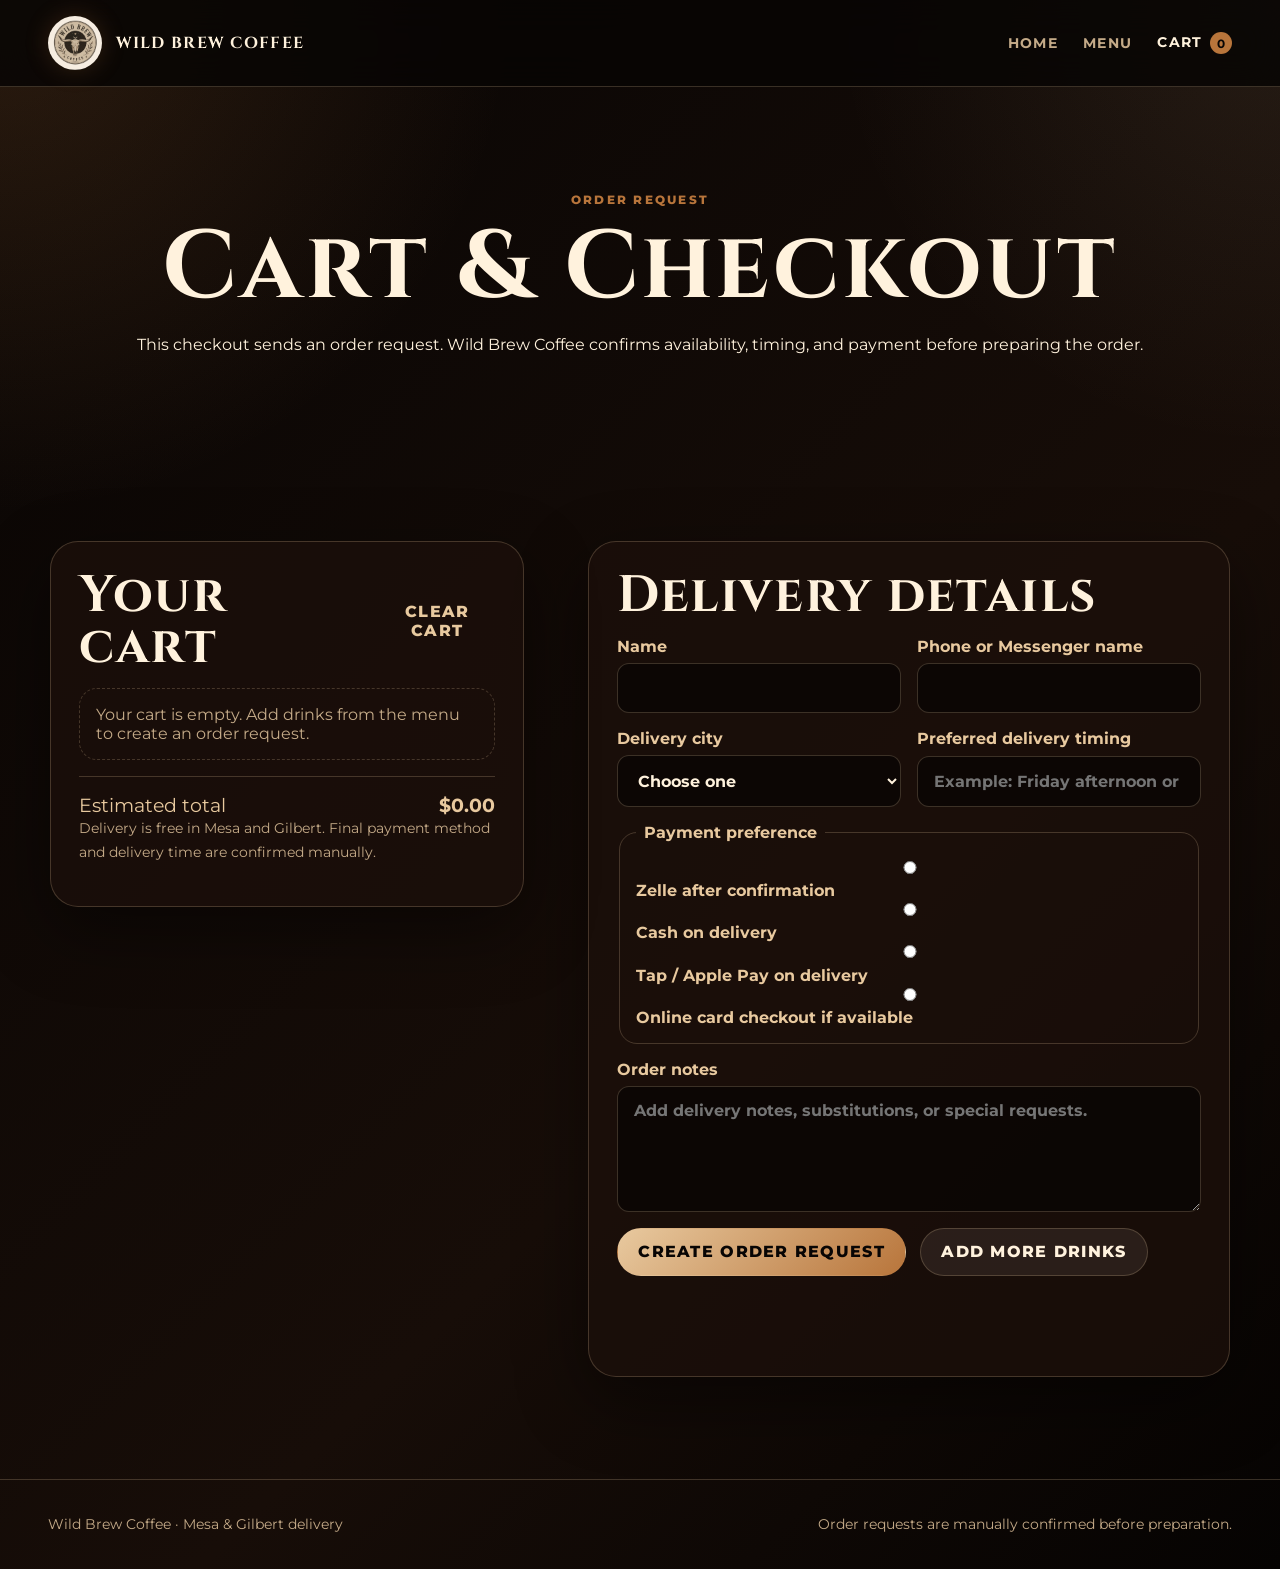
==== cart.html @ 85627e35 "Built the initial Wild Brew Coffee static ordering website" ====
<!DOCTYPE html>
<html lang="en">
<head>
  <meta charset="UTF-8">
  <meta name="viewport" content="width=device-width, initial-scale=1.0">
  <title>Cart & Checkout | Wild Brew Coffee</title>
  <meta name="description" content="Review your Wild Brew Coffee cart and send an order request for Mesa or Gilbert delivery.">
  <link rel="preconnect" href="https://fonts.googleapis.com">
  <link rel="preconnect" href="https://fonts.gstatic.com" crossorigin>
  <link href="https://fonts.googleapis.com/css2?family=Cinzel:wght@500;600;700&family=Montserrat:wght@400;500;600;700&display=swap" rel="stylesheet">
  <link rel="stylesheet" href="css/base.css">
  <link rel="stylesheet" href="css/layout.css">
  <link rel="stylesheet" href="css/components.css">
  <link rel="stylesheet" href="css/pages.css">
  <link rel="stylesheet" href="css/cart.css">
</head>
<body data-page="cart">
  <header class="site-header">
    <a class="brand-link" href="index.html" aria-label="Wild Brew Coffee home">
      <img class="brand-logo" src="assets/logos/wild-brew-coffee-logo.png" alt="Wild Brew Coffee logo">
      <span class="brand-name">Wild Brew Coffee</span>
    </a>

    <nav class="primary-nav" aria-label="Primary navigation">
      <a href="index.html">Home</a>
      <a href="menu.html">Menu</a>
      <a href="cart.html" aria-current="page">Cart <span class="cart-count" data-cart-count>0</span></a>
    </nav>
  </header>

  <main>
    <section class="page-hero compact-hero">
      <p class="eyebrow">Order request</p>
      <h1>Cart &amp; Checkout</h1>
      <p>This checkout sends an order request. Wild Brew Coffee confirms availability, timing, and payment before preparing the order.</p>
    </section>

    <section class="section checkout-layout">
      <div class="cart-panel">
        <div class="panel-heading">
          <h2>Your cart</h2>
          <button class="text-button" type="button" data-clear-cart>Clear cart</button>
        </div>
        <div data-cart-items></div>
        <div class="cart-total-row">
          <span>Estimated total</span>
          <strong data-cart-total>$0.00</strong>
        </div>
        <p class="fine-print">Delivery is free in Mesa and Gilbert. Final payment method and delivery time are confirmed manually.</p>
      </div>

      <form class="checkout-form" data-order-form>
        <h2>Delivery details</h2>

        <div class="form-grid">
          <label>
            Name
            <input type="text" name="customerName" autocomplete="name" required>
          </label>

          <label>
            Phone or Messenger name
            <input type="text" name="contactMethod" autocomplete="tel" required>
          </label>

          <label>
            Delivery city
            <select name="deliveryCity" required>
              <option value="">Choose one</option>
              <option value="Mesa">Mesa</option>
              <option value="Gilbert">Gilbert</option>
            </select>
          </label>

          <label>
            Preferred delivery timing
            <input type="text" name="deliveryTiming" placeholder="Example: Friday afternoon or confirm with me" required>
          </label>
        </div>

        <fieldset>
          <legend>Payment preference</legend>
          <label class="radio-row">
            <input type="radio" name="paymentPreference" value="Zelle after confirmation" required>
            Zelle after confirmation
          </label>
          <label class="radio-row">
            <input type="radio" name="paymentPreference" value="Cash on delivery">
            Cash on delivery
          </label>
          <label class="radio-row">
            <input type="radio" name="paymentPreference" value="Tap / Apple Pay on delivery">
            Tap / Apple Pay on delivery
          </label>
          <label class="radio-row">
            <input type="radio" name="paymentPreference" value="Online card checkout if available">
            Online card checkout if available
          </label>
        </fieldset>

        <label>
          Order notes
          <textarea name="orderNotes" rows="5" placeholder="Add delivery notes, substitutions, or special requests."></textarea>
        </label>

        <div class="form-actions">
          <button class="button button-primary" type="submit">Create order request</button>
          <a class="button button-secondary" href="menu.html">Add more drinks</a>
        </div>

        <div class="order-output" data-order-output hidden>
          <h3>Order request ready</h3>
          <p>Copy this summary and send it through Wild Brew Coffee's Facebook Messenger or Instagram DM.</p>
          <textarea data-order-summary rows="12" readonly></textarea>
          <div class="form-actions">
            <button class="button button-primary" type="button" data-copy-order>Copy order summary</button>
            <a class="button button-secondary" href="https://www.facebook.com/profile.php?id=61589585804811" target="_blank" rel="noopener">Open Facebook</a>
            <a class="button button-secondary" href="https://www.instagram.com/wildbrewcoffe" target="_blank" rel="noopener">Open Instagram</a>
            <a class="button button-ghost" href="success.html">Continue</a>
          </div>
        </div>

        <p class="form-message" data-form-message role="status" aria-live="polite"></p>
      </form>
    </section>
  </main>

  <footer class="site-footer">
    <p>Wild Brew Coffee · Mesa &amp; Gilbert delivery</p>
    <p>Order requests are manually confirmed before preparation.</p>
  </footer>

  <script src="js/logger.js"></script>
  <script src="js/menu-data.js"></script>
  <script src="js/cart-store.js"></script>
  <script src="js/cart-render.js"></script>
  <script src="js/order-form.js"></script>
  <script src="js/app.js"></script>
</body>
</html>
---- css/base.css ----
:root {
  --color-black: #080504;
  --color-deep-brown: #170d08;
  --color-brown: #5b351f;
  --color-caramel: #b8753b;
  --color-tan: #e8c99f;
  --color-cream: #fff2dd;
  --color-muted: #c4aa88;
  --color-border: rgba(232, 201, 159, 0.22);
  --color-panel: rgba(27, 15, 10, 0.82);
  --shadow-soft: 0 24px 70px rgba(0, 0, 0, 0.45);
  --font-display: "Cinzel", Georgia, serif;
  --font-body: "Montserrat", Arial, sans-serif;
  --max-width: 1180px;
  --radius-large: 28px;
  --radius-medium: 18px;
  --radius-small: 12px;
}

* {
  box-sizing: border-box;
}

html {
  background: var(--color-black);
  color: var(--color-cream);
  font-family: var(--font-body);
  scroll-behavior: smooth;
}

body {
  min-height: 100vh;
  margin: 0;
  background:
    radial-gradient(circle at top left, rgba(184, 117, 59, 0.2), transparent 32rem),
    radial-gradient(circle at top right, rgba(232, 201, 159, 0.09), transparent 28rem),
    linear-gradient(135deg, var(--color-black), var(--color-deep-brown) 62%, #050302);
  color: var(--color-cream);
}

body::before {
  position: fixed;
  inset: 0;
  z-index: -1;
  pointer-events: none;
  content: "";
  background-image:
    linear-gradient(rgba(255, 242, 221, 0.025) 1px, transparent 1px),
    linear-gradient(90deg, rgba(255, 242, 221, 0.025) 1px, transparent 1px);
  background-size: 42px 42px;
  mask-image: linear-gradient(to bottom, black, transparent 85%);
}

img {
  display: block;
  max-width: 100%;
}

a {
  color: inherit;
}

button,
input,
select,
textarea {
  font: inherit;
}

button {
  cursor: pointer;
}

h1,
h2,
h3,
p {
  margin-top: 0;
}

h1,
h2,
h3 {
  font-family: var(--font-display);
  letter-spacing: 0.03em;
}

h1 {
  font-size: clamp(2.8rem, 7vw, 6.8rem);
  line-height: 0.9;
  margin-bottom: 1.25rem;
}

h2 {
  font-size: clamp(2rem, 4vw, 4.1rem);
  line-height: 1;
  margin-bottom: 1rem;
}

h3 {
  font-size: 1.2rem;
  line-height: 1.2;
  margin-bottom: 0.6rem;
}

p {
  line-height: 1.7;
}

ul {
  margin: 0;
  padding-left: 1.2rem;
}

li {
  margin-bottom: 0.55rem;
}

input,
select,
textarea {
  width: 100%;
  border: 1px solid var(--color-border);
  border-radius: var(--radius-small);
  padding: 0.9rem 1rem;
  background: rgba(8, 5, 4, 0.72);
  color: var(--color-cream);
}

input:focus,
select:focus,
textarea:focus,
button:focus-visible,
a:focus-visible {
  outline: 2px solid var(--color-tan);
  outline-offset: 3px;
}

textarea {
  resize: vertical;
}

fieldset {
  border: 1px solid var(--color-border);
  border-radius: var(--radius-medium);
  padding: 1rem;
}

legend {
  padding: 0 0.5rem;
  color: var(--color-tan);
  font-weight: 700;
}

.visually-hidden {
  position: absolute;
  width: 1px;
  height: 1px;
  overflow: hidden;
  clip: rect(0 0 0 0);
  white-space: nowrap;
}
---- css/layout.css ----
.site-header {
  position: sticky;
  top: 0;
  z-index: 20;
  display: flex;
  align-items: center;
  justify-content: space-between;
  gap: 1.5rem;
  padding: 1rem clamp(1rem, 4vw, 3rem);
  border-bottom: 1px solid var(--color-border);
  background: rgba(8, 5, 4, 0.84);
  backdrop-filter: blur(18px);
}

.brand-link {
  display: inline-flex;
  align-items: center;
  gap: 0.85rem;
  text-decoration: none;
}

.brand-logo {
  width: 54px;
  height: 54px;
  object-fit: contain;
  border-radius: 50%;
  box-shadow: 0 0 24px rgba(184, 117, 59, 0.22);
}

.brand-name {
  font-family: var(--font-display);
  font-weight: 700;
  letter-spacing: 0.08em;
  text-transform: uppercase;
}

.primary-nav {
  display: flex;
  align-items: center;
  justify-content: flex-end;
  gap: clamp(0.8rem, 2.2vw, 1.6rem);
  font-size: 0.9rem;
  font-weight: 700;
  letter-spacing: 0.08em;
  text-transform: uppercase;
}

.primary-nav a {
  position: relative;
  text-decoration: none;
  color: var(--color-muted);
}

.primary-nav a:hover,
.primary-nav a[aria-current="page"] {
  color: var(--color-cream);
}

.cart-count {
  display: inline-flex;
  align-items: center;
  justify-content: center;
  min-width: 1.35rem;
  min-height: 1.35rem;
  margin-left: 0.2rem;
  border-radius: 999px;
  background: var(--color-caramel);
  color: var(--color-black);
  font-size: 0.75rem;
}

main {
  width: 100%;
}

.section,
.hero-section,
.page-hero {
  width: min(var(--max-width), calc(100% - 2rem));
  margin: 0 auto;
}

.hero-section {
  display: grid;
  grid-template-columns: minmax(0, 1.02fr) minmax(320px, 0.98fr);
  align-items: center;
  gap: clamp(2rem, 5vw, 5rem);
  min-height: calc(100vh - 86px);
  padding: clamp(3rem, 6vw, 6rem) 0;
}

.section {
  padding: clamp(3.5rem, 8vw, 7rem) 0;
}

.split-section,
.feature-section,
.checkout-layout {
  display: grid;
  grid-template-columns: minmax(0, 0.85fr) minmax(0, 1.15fr);
  gap: clamp(2rem, 5vw, 4rem);
  align-items: start;
}

.page-hero {
  padding: clamp(4rem, 8vw, 7rem) 0 clamp(2rem, 5vw, 4rem);
  text-align: center;
}

.compact-hero h1 {
  font-size: clamp(3rem, 8vw, 6rem);
}

.site-footer {
  display: flex;
  align-items: center;
  justify-content: space-between;
  gap: 1rem;
  padding: 2rem clamp(1rem, 4vw, 3rem);
  border-top: 1px solid var(--color-border);
  color: var(--color-muted);
  font-size: 0.9rem;
}

.site-footer p {
  margin-bottom: 0;
}

@media (max-width: 860px) {
  .site-header,
  .site-footer {
    flex-direction: column;
    text-align: center;
  }

  .primary-nav {
    width: 100%;
    justify-content: center;
    flex-wrap: wrap;
  }

  .hero-section,
  .split-section,
  .feature-section,
  .checkout-layout {
    grid-template-columns: 1fr;
  }

  .hero-section {
    min-height: auto;
  }

  .brand-name {
    font-size: 0.9rem;
  }
}
---- css/components.css ----
.eyebrow {
  margin-bottom: 0.9rem;
  color: var(--color-caramel);
  font-size: 0.78rem;
  font-weight: 800;
  letter-spacing: 0.18em;
  text-transform: uppercase;
}

.button {
  display: inline-flex;
  align-items: center;
  justify-content: center;
  min-height: 48px;
  border: 1px solid transparent;
  border-radius: 999px;
  padding: 0.8rem 1.25rem;
  font-weight: 800;
  letter-spacing: 0.08em;
  text-decoration: none;
  text-transform: uppercase;
  transition: transform 180ms ease, border-color 180ms ease, background 180ms ease;
}

.button:hover {
  transform: translateY(-2px);
}

.button-primary {
  background: linear-gradient(135deg, var(--color-tan), var(--color-caramel));
  color: var(--color-black);
}

.button-secondary {
  border-color: var(--color-border);
  background: rgba(255, 242, 221, 0.08);
  color: var(--color-cream);
}

.button-ghost {
  border-color: transparent;
  background: transparent;
  color: var(--color-tan);
}

.text-link,
.text-button {
  border: 0;
  background: transparent;
  color: var(--color-tan);
  font-weight: 800;
  letter-spacing: 0.08em;
  text-decoration: none;
  text-transform: uppercase;
}

.text-button {
  padding: 0;
}

.hero-actions,
.form-actions {
  display: flex;
  flex-wrap: wrap;
  gap: 0.9rem;
  align-items: center;
}

.hero-text {
  max-width: 650px;
  color: var(--color-muted);
  font-size: 1.1rem;
}

.hero-card,
.feature-image,
.menu-preview-card,
.info-card,
.option-card,
.product-card,
.cart-panel,
.checkout-form,
.order-output,
.summary-section {
  border: 1px solid var(--color-border);
  border-radius: var(--radius-large);
  background: var(--color-panel);
  box-shadow: var(--shadow-soft);
}

.hero-card {
  padding: 0.75rem;
  transform: rotate(1.5deg);
}

.hero-card img,
.feature-image img,
.menu-preview-card img {
  width: 100%;
  border-radius: calc(var(--radius-large) - 0.5rem);
  object-fit: cover;
}

.feature-image img {
  aspect-ratio: 4 / 3;
}

.section-heading {
  max-width: 750px;
  margin-bottom: 2rem;
}

.steps-grid,
.menu-preview-grid,
.product-grid,
.option-columns {
  display: grid;
  gap: 1rem;
}

.steps-grid,
.menu-preview-grid,
.option-columns {
  grid-template-columns: repeat(3, minmax(0, 1fr));
}

.info-card,
.option-card,
.product-card,
.menu-preview-card {
  padding: 1.25rem;
}

.info-card p,
.option-card li,
.product-card p,
.menu-preview-card p,
.feature-copy p {
  color: var(--color-muted);
}

.step-number {
  display: inline-flex;
  margin-bottom: 1rem;
  color: var(--color-caramel);
  font-family: var(--font-display);
  font-size: 1.6rem;
}

.product-grid {
  grid-template-columns: repeat(2, minmax(0, 1fr));
}

.product-card {
  display: grid;
  gap: 1rem;
}

.product-card img {
  width: 100%;
  aspect-ratio: 5 / 3;
  border-radius: var(--radius-medium);
  object-fit: cover;
}

.product-price {
  color: var(--color-tan);
  font-size: 1.25rem;
  font-weight: 800;
}

.product-controls {
  display: grid;
  gap: 0.8rem;
}

.drink-customizer {
  display: grid;
  gap: 0.65rem;
  padding: 0.9rem;
  border: 1px solid var(--color-border);
  border-radius: var(--radius-medium);
  background: rgba(8, 5, 4, 0.42);
}

.drink-customizer h4 {
  margin: 0;
  color: var(--color-tan);
}

.addon-grid {
  display: grid;
  grid-template-columns: repeat(2, minmax(0, 1fr));
  gap: 0.5rem;
}

.checkbox-row,
.radio-row {
  display: flex;
  align-items: center;
  gap: 0.6rem;
  color: var(--color-muted);
}

.checkbox-row input,
.radio-row input {
  width: auto;
}

.fine-print {
  color: var(--color-muted);
  font-size: 0.86rem;
}

@media (max-width: 900px) {
  .steps-grid,
  .menu-preview-grid,
  .option-columns,
  .product-grid {
    grid-template-columns: 1fr;
  }

  .addon-grid {
    grid-template-columns: 1fr;
  }
}
---- css/pages.css ----
.feature-copy {
  align-self: center;
}

.menu-preview-card img {
  aspect-ratio: 4 / 3;
  margin-bottom: 1rem;
}

.callout-section {
  display: grid;
  justify-items: center;
  text-align: center;
  border: 1px solid var(--color-border);
  border-radius: var(--radius-large);
  padding: clamp(2.5rem, 7vw, 5rem);
  background:
    linear-gradient(135deg, rgba(184, 117, 59, 0.24), rgba(8, 5, 4, 0.78)),
    url("../assets/images/wild-brew-coffee-tray-offer-menu.jpeg") center / cover;
  box-shadow: var(--shadow-soft);
}

.callout-section h2 {
  max-width: 850px;
}

.options-section {
  padding-top: 1rem;
}

.success-hero {
  max-width: 900px;
}

.summary-section {
  padding: 1.5rem;
}

.saved-summary {
  overflow-x: auto;
  border: 1px solid var(--color-border);
  border-radius: var(--radius-medium);
  padding: 1rem;
  background: rgba(8, 5, 4, 0.72);
  color: var(--color-cream);
  white-space: pre-wrap;
}

.form-message {
  min-height: 1.5rem;
  margin-top: 1rem;
  color: var(--color-tan);
  font-weight: 700;
}

@media (max-width: 680px) {
  .hero-card {
    transform: none;
  }

  .callout-section {
    justify-items: start;
    text-align: left;
  }
}
---- css/cart.css ----
.checkout-layout {
  align-items: start;
}

.cart-panel,
.checkout-form {
  padding: clamp(1.1rem, 3vw, 1.75rem);
}

.cart-panel {
  position: sticky;
  top: 110px;
}

.panel-heading,
.cart-total-row,
.cart-item-actions {
  display: flex;
  align-items: center;
  justify-content: space-between;
  gap: 1rem;
}

.panel-heading {
  margin-bottom: 1rem;
}

.panel-heading h2,
.checkout-form h2 {
  margin-bottom: 0;
}

.cart-item {
  border-top: 1px solid var(--color-border);
  padding: 1rem 0;
}

.cart-item:first-child {
  border-top: 0;
}

.cart-item h3 {
  margin-bottom: 0.35rem;
}

.cart-item-detail {
  margin-bottom: 0.35rem;
  color: var(--color-muted);
  font-size: 0.9rem;
}

.cart-item-price {
  color: var(--color-tan);
  font-weight: 800;
}

.cart-total-row {
  border-top: 1px solid var(--color-border);
  margin-top: 1rem;
  padding-top: 1rem;
  color: var(--color-tan);
  font-size: 1.2rem;
}

.empty-cart {
  border: 1px dashed var(--color-border);
  border-radius: var(--radius-medium);
  padding: 1rem;
  color: var(--color-muted);
}

.checkout-form {
  display: grid;
  gap: 1rem;
}

.form-grid {
  display: grid;
  grid-template-columns: repeat(2, minmax(0, 1fr));
  gap: 1rem;
}

.checkout-form label {
  display: grid;
  gap: 0.45rem;
  color: var(--color-tan);
  font-weight: 700;
}

.order-output {
  display: grid;
  gap: 1rem;
  padding: 1rem;
}

.order-output[hidden] {
  display: none;
}

.order-output textarea {
  min-height: 260px;
  color: var(--color-cream);
}

@media (max-width: 860px) {
  .cart-panel {
    position: static;
  }

  .form-grid {
    grid-template-columns: 1fr;
  }
}
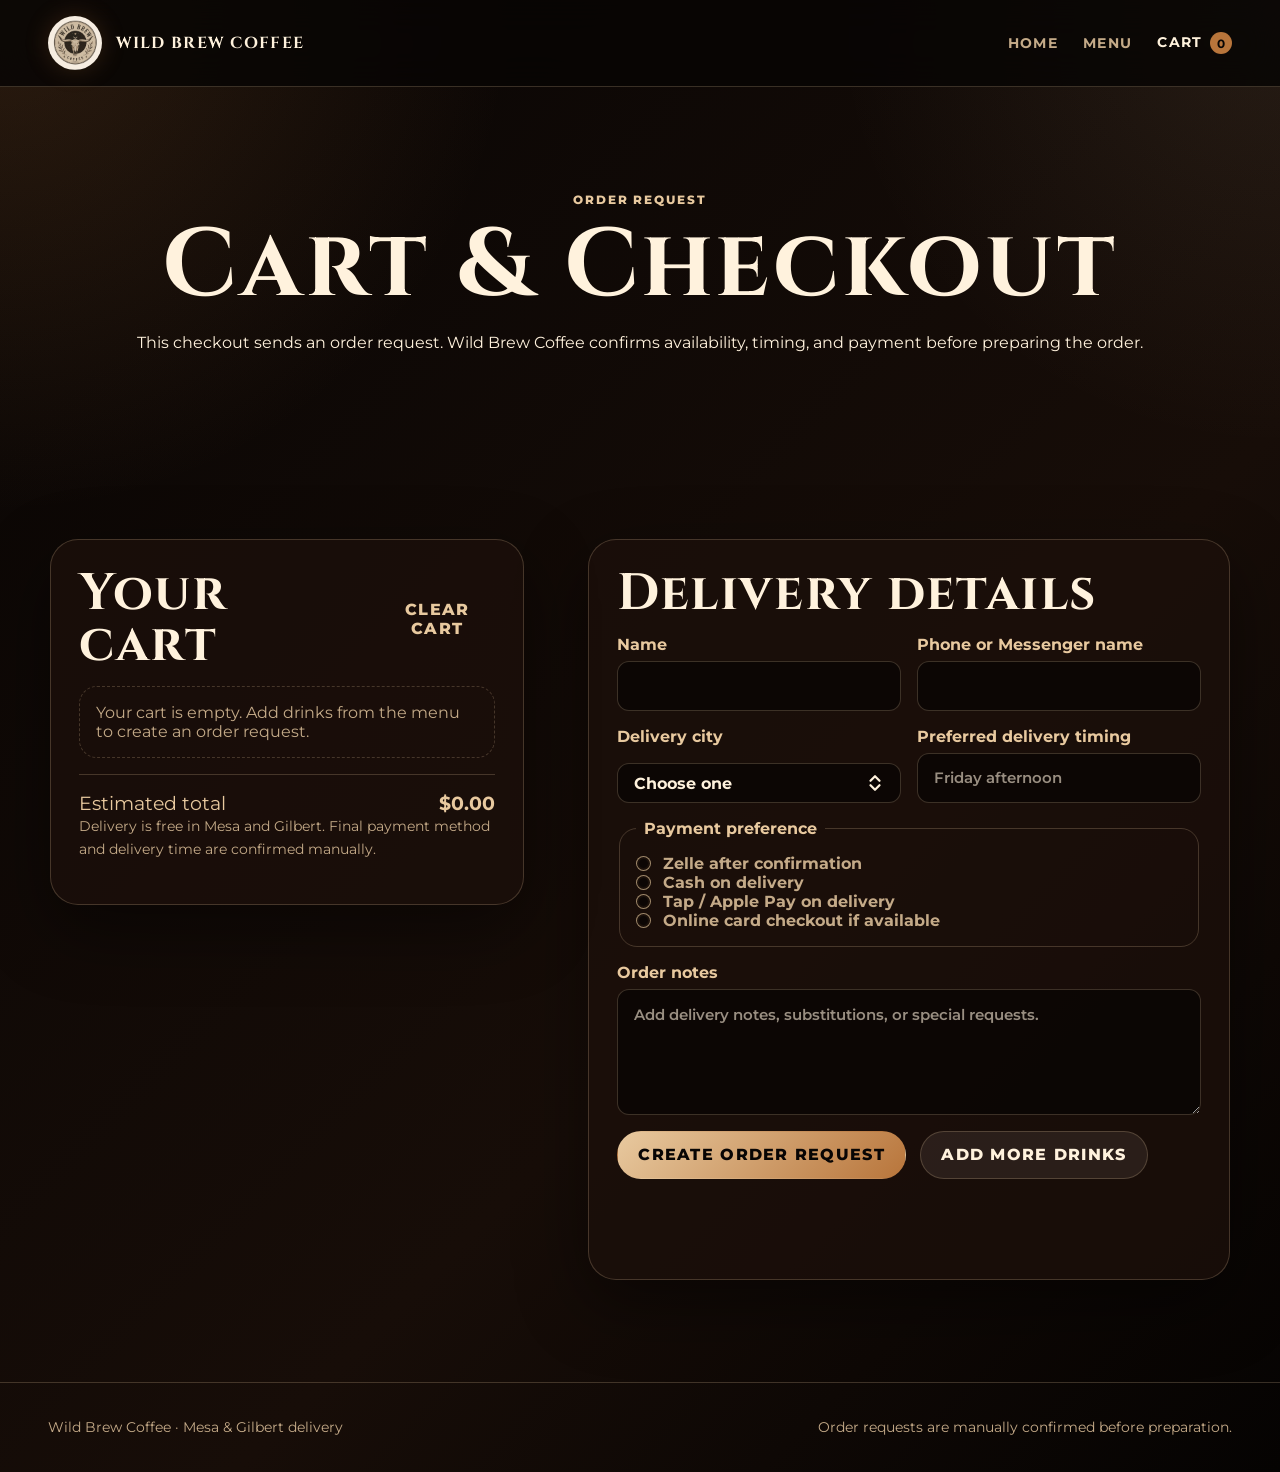
==== commit 548f311e: "Refined checkout form controls" ====
--- a/cart.html
+++ b/cart.html
@@ -74,7 +74,7 @@
 
           <label>
             Preferred delivery timing
-            <input type="text" name="deliveryTiming" placeholder="Example: Friday afternoon or confirm with me" required>
+            <input type="text" name="deliveryTiming" placeholder="Friday afternoon" required>
           </label>
         </div>
 
--- a/css/base.css
+++ b/css/base.css
@@ -86,7 +86,7 @@
 }
 
 h1 {
-  font-size: clamp(2.8rem, 7vw, 6.8rem);
+  font-size: clamp(2.4rem, 5.8vw, 5.6rem);
   line-height: 0.9;
   margin-bottom: 1.25rem;
 }
@@ -127,6 +127,21 @@
   color: var(--color-cream);
 }
 
+select {
+  margin-top: 10px; 
+  appearance: none;
+  -webkit-appearance: none;
+  min-height: 40px;
+  height: 40px;
+  padding: 0 2.25rem 0 1rem;
+  line-height: 40px;
+  background-color: rgba(8, 5, 4, 0.72);
+  background-image: url("data:image/svg+xml,%3Csvg xmlns='http://www.w3.org/2000/svg' width='18' height='18' viewBox='0 0 24 24' fill='none' stroke='%23fff2dd' stroke-width='3' stroke-linecap='round' stroke-linejoin='round'%3E%3Cpath d='m6 9 6-6 6 6'/%3E%3Cpath d='m18 15-6 6-6-6'/%3E%3C/svg%3E");
+  background-repeat: no-repeat;
+  background-position: right 1rem center;
+  background-size: 18px 18px;
+}
+
 input:focus,
 select:focus,
 textarea:focus,
--- a/css/components.css
+++ b/css/components.css
@@ -1,9 +1,10 @@
 .eyebrow {
-  margin-bottom: 0.9rem;
-  color: var(--color-caramel);
+  margin: 0 0 0.75rem;
+  color: var(--color-tan);
+  font-family: var(--font-body);
   font-size: 0.78rem;
   font-weight: 800;
-  letter-spacing: 0.18em;
+  letter-spacing: 0.16em;
   text-transform: uppercase;
 }
 
@@ -15,6 +16,7 @@
   border: 1px solid transparent;
   border-radius: 999px;
   padding: 0.8rem 1.25rem;
+  font-family: var(--font-body);
   font-weight: 800;
   letter-spacing: 0.08em;
   text-decoration: none;
@@ -90,7 +92,7 @@
 
 .hero-card {
   padding: 0.75rem;
-  transform: rotate(1.5deg);
+  transform: none;
 }
 
 .hero-card img,
@@ -198,13 +200,103 @@
 .radio-row {
   display: flex;
   align-items: center;
-  gap: 0.6rem;
-  color: var(--color-muted);
-}
-
-.checkbox-row input,
-.radio-row input {
-  width: auto;
+  gap: 0.7rem;
+  color: var(--color-muted);
+}
+
+.checkout-form .radio-row {
+  display: flex;
+  grid-template-columns: none;
+  justify-content: flex-start;
+  gap: 0.75rem;
+  color: var(--color-muted);
+  font-weight: 700;
+}
+
+.checkbox-row input[type="checkbox"] {
+  appearance: none;
+  -webkit-appearance: none;
+  display: inline-grid;
+  place-content: center;
+  flex: 0 0 auto;
+  width: 0.9rem;
+  height: 0.9rem;
+  margin: 0;
+  padding: 0;
+  min-width: 0;
+  min-height: 0;
+  border: 1px solid rgba(210, 180, 140, 0.75);
+  border-radius: 0.25rem;
+  background: rgba(8, 5, 4, 0.72);
+  box-shadow: inset 0 0 0 2px rgba(31, 18, 12, 0.9);
+  cursor: pointer;
+}
+
+.checkbox-row input[type="checkbox"]::before {
+  content: "";
+  width: 0.38rem;
+  height: 0.38rem;
+  border-radius: 0.14rem;
+  background: var(--color-tan);
+  transform: scale(0);
+  transition: transform 140ms ease;
+}
+
+.checkbox-row input[type="checkbox"]:checked {
+  border-color: var(--color-tan);
+  background: rgba(31, 18, 12, 0.95);
+}
+
+.checkbox-row input[type="checkbox"]:checked::before {
+  transform: scale(1);
+}
+
+.checkbox-row input[type="checkbox"]:focus-visible {
+  outline: 2px solid var(--color-tan);
+  outline-offset: 3px;
+}
+
+.radio-row input[type="radio"] {
+  appearance: none;
+  -webkit-appearance: none;
+  display: inline-grid;
+  place-content: center;
+  flex: 0 0 auto;
+  width: 0.95rem;
+  height: 0.95rem;
+  margin: 0;
+  padding: 0;
+  min-width: 0;
+  min-height: 0;
+  border: 1px solid rgba(210, 180, 140, 0.75);
+  border-radius: 999px;
+  background: rgba(8, 5, 4, 0.72);
+  box-shadow: inset 0 0 0 2px rgba(31, 18, 12, 0.9);
+  cursor: pointer;
+}
+
+.radio-row input[type="radio"]::before {
+  content: "";
+  width: 0.4rem;
+  height: 0.4rem;
+  border-radius: 999px;
+  background: var(--color-tan);
+  transform: scale(0);
+  transition: transform 140ms ease;
+}
+
+.radio-row input[type="radio"]:checked {
+  border-color: var(--color-tan);
+  background: rgba(31, 18, 12, 0.95);
+}
+
+.radio-row input[type="radio"]:checked::before {
+  transform: scale(1);
+}
+
+.radio-row input[type="radio"]:focus-visible {
+  outline: 2px solid var(--color-tan);
+  outline-offset: 3px;
 }
 
 .fine-print {
--- a/css/cart.css
+++ b/css/cart.css
@@ -87,6 +87,13 @@
   font-weight: 700;
 }
 
+.checkout-form input::placeholder,
+.checkout-form textarea::placeholder {
+  color: rgba(255, 242, 221, 0.58);
+  font-size: 0.95rem;
+  font-weight: 600;
+}
+
 .order-output {
   display: grid;
   gap: 1rem;
